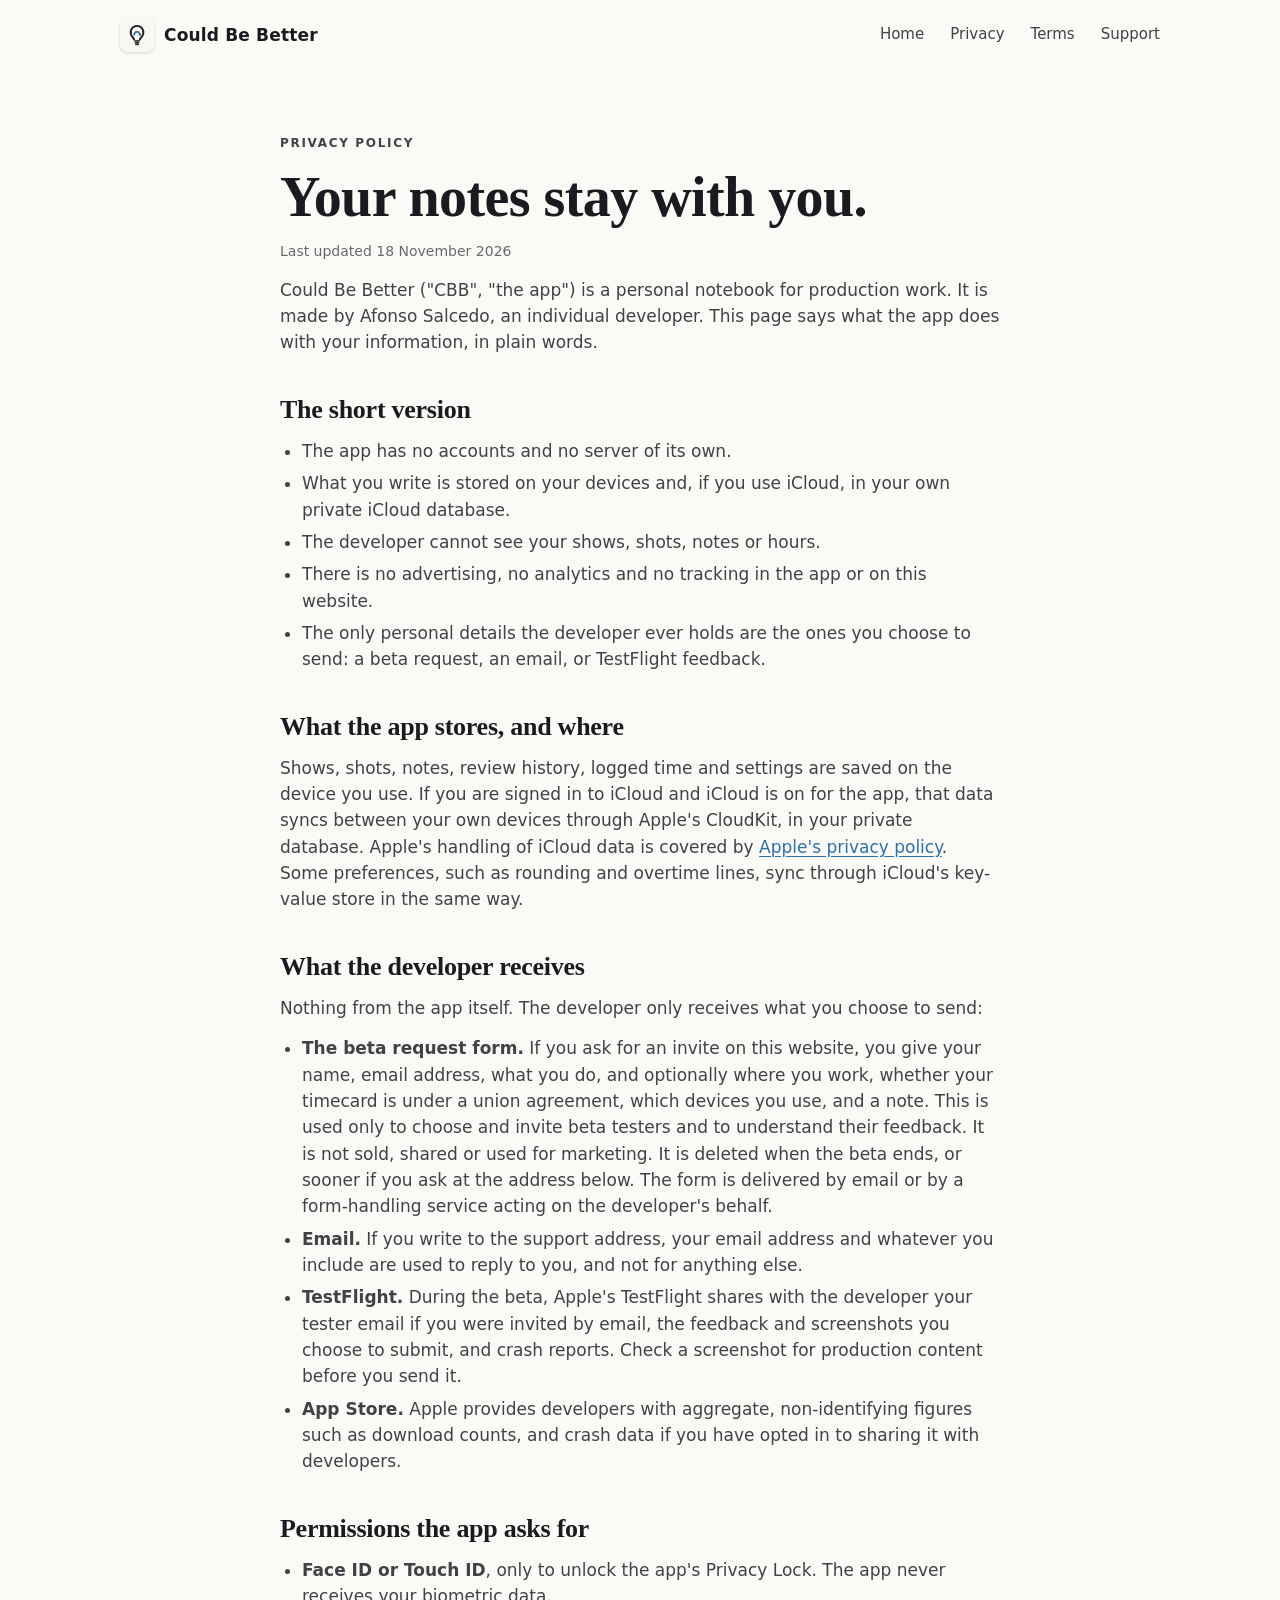
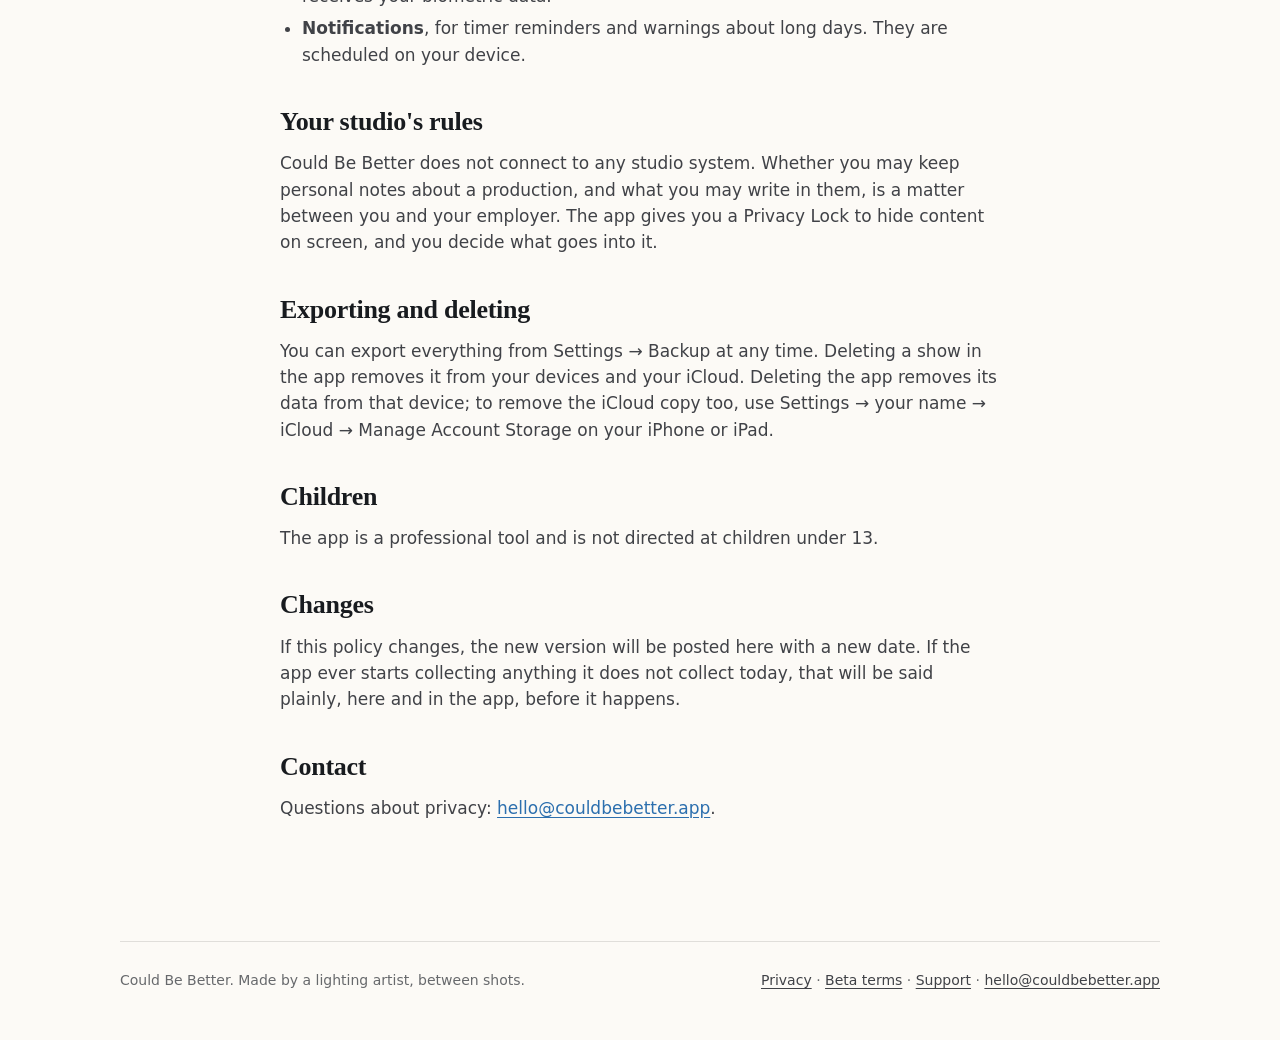
==== privacy.html @ 257cd325 "Version the stylesheet and script links so updates show at once" ====
<!doctype html>
<html lang="en">
<head>
<meta charset="utf-8">
<meta name="viewport" content="width=device-width, initial-scale=1">
<title>Privacy — Could Be Better</title>
<meta name="description" content="What Could Be Better does with your data: it stays on your devices and in your own iCloud.">
<link rel="icon" href="assets/icon.png">
<link rel="apple-touch-icon" href="assets/apple-touch-icon.png">
<link rel="stylesheet" href="styles.css?v=202611181255">
</head>
<body>
<div class="wrap">
  <header class="top">
    <a class="brand" href="./"><img src="assets/icon.png" alt="" width="34" height="34"> Could Be Better</a>
    <nav><a href="./">Home</a><a href="privacy.html">Privacy</a><a href="terms.html">Terms</a><a href="support.html">Support</a></nav>
  </header>
  <main class="prose">
    <p class="eyebrow">Privacy policy</p>
    <h1>Your notes stay with you.</h1>
    <p class="updated">Last updated 18 November 2026</p>
    <p>Could Be Better ("CBB", "the app") is a personal notebook for production work. It is made by Afonso Salcedo, an individual developer. This page says what the app does with your information, in plain words.</p>

    <h2>The short version</h2>
    <ul>
      <li>The app has no accounts and no server of its own.</li>
      <li>What you write is stored on your devices and, if you use iCloud, in your own private iCloud database.</li>
      <li>The developer cannot see your shows, shots, notes or hours.</li>
      <li>There is no advertising, no analytics and no tracking in the app or on this website.</li>
      <li>The only personal details the developer ever holds are the ones you choose to send: a beta request, an email, or TestFlight feedback.</li>
    </ul>

    <h2>What the app stores, and where</h2>
    <p>Shows, shots, notes, review history, logged time and settings are saved on the device you use. If you are signed in to iCloud and iCloud is on for the app, that data syncs between your own devices through Apple's CloudKit, in your private database. Apple's handling of iCloud data is covered by <a href="https://www.apple.com/legal/privacy/">Apple's privacy policy</a>. Some preferences, such as rounding and overtime lines, sync through iCloud's key-value store in the same way.</p>

    <h2>What the developer receives</h2>
    <p>Nothing from the app itself. The developer only receives what you choose to send:</p>
    <ul>
      <li><strong>The beta request form.</strong> If you ask for an invite on this website, you give your name, email address, what you do, and optionally where you work, whether your timecard is under a union agreement, which devices you use, and a note. This is used only to choose and invite beta testers and to understand their feedback. It is not sold, shared or used for marketing. It is deleted when the beta ends, or sooner if you ask at the address below. The form is delivered by email or by a form-handling service acting on the developer's behalf.</li>
      <li><strong>Email.</strong> If you write to the support address, your email address and whatever you include are used to reply to you, and not for anything else.</li>
      <li><strong>TestFlight.</strong> During the beta, Apple's TestFlight shares with the developer your tester email if you were invited by email, the feedback and screenshots you choose to submit, and crash reports. Check a screenshot for production content before you send it.</li>
      <li><strong>App Store.</strong> Apple provides developers with aggregate, non-identifying figures such as download counts, and crash data if you have opted in to sharing it with developers.</li>
    </ul>

    <h2>Permissions the app asks for</h2>
    <ul>
      <li><strong>Face ID or Touch ID</strong>, only to unlock the app's Privacy Lock. The app never receives your biometric data.</li>
      <li><strong>Notifications</strong>, for timer reminders and warnings about long days. They are scheduled on your device.</li>
    </ul>

    <h2>Your studio's rules</h2>
    <p>Could Be Better does not connect to any studio system. Whether you may keep personal notes about a production, and what you may write in them, is a matter between you and your employer. The app gives you a Privacy Lock to hide content on screen, and you decide what goes into it.</p>

    <h2>Exporting and deleting</h2>
    <p>You can export everything from Settings → Backup at any time. Deleting a show in the app removes it from your devices and your iCloud. Deleting the app removes its data from that device; to remove the iCloud copy too, use Settings → your name → iCloud → Manage Account Storage on your iPhone or iPad.</p>

    <h2>Children</h2>
    <p>The app is a professional tool and is not directed at children under 13.</p>

    <h2>Changes</h2>
    <p>If this policy changes, the new version will be posted here with a new date. If the app ever starts collecting anything it does not collect today, that will be said plainly, here and in the app, before it happens.</p>

    <h2>Contact</h2>
    <p>Questions about privacy: <a href="mailto:hello@couldbebetter.app">hello@couldbebetter.app</a>.</p>
  </main>
  <footer>
    <div class="row">
      <span>Could Be Better. Made by a lighting artist, between shots.</span>
      <span><a href="privacy.html">Privacy</a> · <a href="terms.html">Beta terms</a> · <a href="support.html">Support</a> · <a href="mailto:hello@couldbebetter.app">hello@couldbebetter.app</a></span>
    </div>
  </footer>
</div>
</body>
</html>
---- styles.css ----
/* Could Be Better — site styles. Colours are the app's own OKLCH tokens
   (Noted/Noted/DesignSystem/Palette.swift), light and dark. */

:root {
  --paper: oklch(0.985 0.005 85);
  --paper-inset: oklch(0.97 0.006 85);
  --paper-raised: oklch(1 0 0);
  --rule: oklch(0.9 0.006 85);
  --ink: oklch(0.22 0.01 260);
  --ink-mid: oklch(0.38 0.008 260);
  --ink-mute: oklch(0.52 0.006 260);
  --accent: oklch(0.53 0.12 250);
  --accent-ink: oklch(0.99 0 0);
  --wip: oklch(0.55 0.09 240);
  --published: oklch(0.55 0.08 150);
  --amber: oklch(0.55 0.12 70);
  --focus: oklch(0.52 0.15 290);
  --teal: oklch(0.55 0.08 200);
  --stop: oklch(0.5 0.17 25);
  --bezel-fill: #0c0d10;
  --shadow: 0 1px 2px oklch(0.2 0.01 260 / 0.06), 0 12px 40px oklch(0.2 0.01 260 / 0.1);
  --serif: ui-serif, "New York", "Iowan Old Style", Georgia, serif;
  --sans: -apple-system, BlinkMacSystemFont, "SF Pro Text", "Inter", "Segoe UI", system-ui, sans-serif;
  --mono: ui-monospace, "SF Mono", Menlo, monospace;
  --gutter: clamp(16px, 4vw, 40px);
  --column: 1120px;
  color-scheme: light dark;
}

@media (prefers-color-scheme: dark) {
  :root {
    --paper: oklch(0.18 0.008 260);
    --paper-inset: oklch(0.21 0.009 260);
    --paper-raised: oklch(0.24 0.009 260);
    --rule: oklch(0.32 0.008 260);
    --ink: oklch(0.94 0.005 85);
    --ink-mid: oklch(0.8 0.006 85);
    --ink-mute: oklch(0.64 0.006 260);
    --accent: oklch(0.66 0.12 250);
    --accent-ink: oklch(0.16 0.01 260);
    --wip: oklch(0.72 0.11 240);
    --published: oklch(0.72 0.1 150);
    --amber: oklch(0.78 0.14 75);
    --focus: oklch(0.74 0.14 290);
    --teal: oklch(0.72 0.09 200);
    --stop: oklch(0.66 0.17 25);
    --bezel-fill: #23262c;
    --shadow: 0 1px 2px oklch(0 0 0 / 0.3), 0 16px 48px oklch(0 0 0 / 0.45);
  }
}

* { box-sizing: border-box; }
html { -webkit-text-size-adjust: 100%; scroll-behavior: smooth; }
body {
  margin: 0;
  position: relative;
  background: var(--paper);
  color: var(--ink);
  font: 17px/1.55 var(--sans);
  -webkit-font-smoothing: antialiased;
  overflow-x: hidden;
}
img { max-width: 100%; height: auto; display: block; }
a { color: var(--accent); text-underline-offset: 3px; }
a:focus-visible, button:focus-visible { outline: 2px solid var(--accent); outline-offset: 3px; border-radius: 6px; }

.wrap { max-width: var(--column); margin: 0 auto; padding: 0 var(--gutter); }

/* Header */
.top { display: flex; align-items: center; justify-content: space-between; padding: 18px 0; gap: 16px; }
.brand { display: flex; align-items: center; gap: 10px; color: var(--ink); text-decoration: none; font-weight: 650; letter-spacing: 0.01em; }
.brand img { width: 34px; height: 34px; border-radius: 8px; box-shadow: 0 1px 3px oklch(0.2 0.01 260 / 0.18); }
.top nav { display: flex; gap: clamp(12px, 3vw, 26px); align-items: center; font-size: 15px; }
.top nav a { color: var(--ink-mid); text-decoration: none; }
.top nav a:hover { color: var(--ink); }
.top nav .hide-narrow { display: none; }
@media (min-width: 640px) { .top nav .hide-narrow { display: inline; } }

/* Type */
.eyebrow { font-size: 12px; font-weight: 650; letter-spacing: 0.14em; text-transform: uppercase; color: var(--ink-mute); margin: 0 0 14px; }
h1, h2, h3 { font-family: var(--serif); font-weight: 600; letter-spacing: -0.01em; line-height: 1.08; margin: 0; text-wrap: balance; }
h1 { font-size: clamp(42px, 8.4vw, 92px); }
h2 { font-size: clamp(30px, 4.6vw, 48px); }
h3 { font-size: 22px; line-height: 1.2; }
p { margin: 0; text-wrap: pretty; }
.lede { font-size: clamp(18px, 2.2vw, 22px); color: var(--ink-mid); max-width: 34em; }

/* Buttons */
.button {
  display: inline-flex; align-items: center; gap: 8px;
  padding: 13px 22px; border-radius: 999px; border: 0; cursor: pointer;
  background: var(--accent); color: var(--accent-ink);
  font: 600 16px/1 var(--sans); text-decoration: none;
  transition: transform 0.15s ease, filter 0.15s ease;
}
.button:hover { filter: brightness(1.08); transform: translateY(-1px); }
.button:active { transform: translateY(0); }
.button.quiet { background: var(--paper-raised); color: var(--ink); box-shadow: inset 0 0 0 1px var(--rule); }
.button.small { padding: 9px 16px; font-size: 14px; }

/* Ambient glow: the app's stage colours, far behind everything */
.glow { position: absolute; inset: 0 0 auto 0; height: 1100px; overflow: hidden; pointer-events: none; z-index: -1; }
.glow i { position: absolute; border-radius: 50%; filter: blur(90px); opacity: 0.22; }
.glow i:nth-child(1) { width: 520px; height: 520px; left: -140px; top: -180px; background: var(--wip); }
.glow i:nth-child(2) { width: 460px; height: 460px; right: -120px; top: 40px; background: var(--focus); opacity: 0.16; }
.glow i:nth-child(3) { width: 520px; height: 420px; left: 30%; top: 520px; background: var(--published); opacity: 0.14; }
@media (prefers-reduced-motion: no-preference) {
  .glow i { animation: drift 22s ease-in-out infinite alternate; }
  .glow i:nth-child(2) { animation-duration: 28s; animation-delay: -6s; }
  .glow i:nth-child(3) { animation-duration: 34s; animation-delay: -12s; }
  @keyframes drift { to { transform: translate3d(60px, 40px, 0) scale(1.12); } }
}

/* Hero */
.hero { padding: clamp(20px, 5vw, 56px) 0 0; position: relative; }
.pill {
  display: inline-flex; align-items: center; gap: 10px; padding: 9px 10px 9px 14px; margin-bottom: clamp(20px, 4vw, 34px);
  border-radius: 999px; background: color-mix(in oklch, var(--paper-raised) 78%, transparent);
  box-shadow: inset 0 0 0 1px var(--rule), 0 6px 24px oklch(0.2 0.01 260 / 0.1);
  backdrop-filter: blur(14px); -webkit-backdrop-filter: blur(14px);
  font-size: 15px; font-weight: 600; font-variant-numeric: tabular-nums;
}
.pill .dot { width: 9px; height: 9px; border-radius: 50%; background: var(--wip); }
.pill .clock { color: var(--ink-mute); font-weight: 500; min-width: 3.2em; text-align: right; }
.pill .stop { width: 26px; height: 26px; border-radius: 50%; background: color-mix(in oklch, var(--stop) 22%, transparent); position: relative; }
.pill .stop::after { content: ""; position: absolute; inset: 8px; border-radius: 2px; background: var(--stop); }
@media (prefers-reduced-motion: no-preference) { .pill .dot { animation: pulse 1.8s ease-in-out infinite; } @keyframes pulse { 50% { opacity: 0.35; } } }

.hero h1 { font-size: clamp(46px, 10.5vw, 128px); letter-spacing: -0.025em; line-height: 0.98; }
.circled { position: relative; display: inline-block; white-space: nowrap; }
.circled svg { position: absolute; left: -6%; top: -8%; width: 112%; height: 122%; overflow: visible; pointer-events: none; }
.circled path, .scrawl path { fill: none; stroke: var(--stop); stroke-width: 3.2; stroke-linecap: round; stroke-linejoin: round; vector-effect: non-scaling-stroke; }
.circled path { stroke-dasharray: 1; stroke-dashoffset: 1; }
.scrawl { margin: 8px 0 0; display: flex; align-items: center; gap: 6px; justify-content: flex-end; max-width: min(100%, 11.5em); font: italic 600 clamp(22px, 3.4vw, 34px)/1 "Bradley Hand", "Segoe Print", "Comic Sans MS", cursive; color: var(--stop); transform: rotate(-4deg); opacity: 0; }
.scrawl svg { width: 1.6em; height: 1.1em; overflow: visible; }
.scrawl path { stroke-width: 2.6; }
.drawn .circled path { stroke-dashoffset: 0; transition: stroke-dashoffset 1.1s cubic-bezier(.6,.1,.3,1) 0.35s; }
.drawn .scrawl { opacity: 1; transition: opacity 0.5s ease 1.4s; }
.hero .lede { margin-top: clamp(18px, 3vw, 28px); }
.hero .actions { display: flex; flex-wrap: wrap; gap: 12px; align-items: center; margin-top: 28px; }
.hero .fine { margin-top: 14px; font-size: 14px; color: var(--ink-mute); }

/* Device frames */
.frame { background: var(--bezel-fill); padding: var(--bezel, 9px); border-radius: var(--radius, 26px); box-shadow: var(--shadow), 0 0 0 1px oklch(0.4 0.01 260 / 0.35); }
/* The screenshot is shown whole: the aspect ratio lives on the image (on the
   frame it included the bezel, so `cover` shaved every edge), and a margin
   of the app's own paper colour keeps content clear of the rounded corners. */
.frame img { width: 100%; height: auto; object-fit: contain; box-sizing: border-box; padding: var(--inset, clamp(4px, 1.6%, 14px)); border-radius: calc(var(--radius, 26px) - var(--bezel, 9px)); background: #fbfaf7; }
.frame.pad-land img { aspect-ratio: 4 / 3; }
.frame.pad-land { --radius: clamp(14px, 2.2vw, 30px); --bezel: clamp(6px, 1vw, 12px); }
.frame.duo-open img { aspect-ratio: 2000 / 1407; }
.frame.duo-open { --radius: clamp(12px, 2vw, 26px); --bezel: clamp(5px, 0.8vw, 9px); position: relative; }
.frame.duo-open::after { content: ""; position: absolute; top: var(--bezel); bottom: var(--bezel); left: 50%; width: 1px; background: linear-gradient(oklch(0 0 0 / 0), oklch(0 0 0 / 0.16) 20%, oklch(0 0 0 / 0.16) 80%, oklch(0 0 0 / 0)); }
.frame.duo-fold img { aspect-ratio: 1031 / 1500; }
.frame.duo-fold { --inset: clamp(4px, 2.4%, 12px); --radius: clamp(14px, 2.4vw, 30px); --bezel: clamp(5px, 0.8vw, 9px); }
.frame.phone img { aspect-ratio: 690 / 1500; }
.frame.phone { --inset: clamp(4px, 3%, 12px); --radius: clamp(20px, 3.4vw, 44px); --bezel: clamp(5px, 0.8vw, 9px); }

/* Hero stage: three devices, layered */
.stage { position: relative; margin: clamp(40px, 7vw, 80px) auto 0; max-width: 1040px; padding-bottom: 9%; perspective: 1400px; }
.stage .pad-land { width: 78%; margin: 0 auto; }
.stage .duo-open { position: absolute; left: 0; bottom: 0; width: 44%; }
.stage .phone { position: absolute; right: 1%; bottom: 2%; width: 19%; }
.layer { transition: transform 0.25s ease-out; will-change: transform; }

/* Marquee of notes */
.marquee { margin-top: clamp(56px, 8vw, 96px); overflow: hidden; border-block: 1px solid var(--rule); padding: 16px 0; -webkit-mask-image: linear-gradient(90deg, transparent, #000 8%, #000 92%, transparent); mask-image: linear-gradient(90deg, transparent, #000 8%, #000 92%, transparent); }
.marquee .track { display: flex; gap: 14px; width: max-content; }
.marquee span { flex: none; padding: 7px 14px; border-radius: 999px; box-shadow: inset 0 0 0 1px var(--rule); font-family: var(--serif); font-size: 18px; color: var(--ink-mid); white-space: nowrap; }
.marquee .hot { color: var(--stop); box-shadow: inset 0 0 0 1.5px var(--stop); font-family: var(--sans); font-weight: 700; letter-spacing: 0.04em; }
@media (prefers-reduced-motion: no-preference) { .marquee .track { animation: slide 48s linear infinite; } @keyframes slide { to { transform: translateX(-50%); } } }

/* The note generator */
.note-machine { margin: clamp(72px, 10vw, 120px) auto 0; text-align: center; max-width: 760px; }
.note-card {
  margin: 22px auto 0; padding: 26px 28px; text-align: left;
  background: var(--paper-raised); border-radius: 18px; box-shadow: 0 0 0 1px var(--rule), var(--shadow);
}
.note-card .from { display: flex; justify-content: space-between; gap: 12px; font-size: 12px; font-weight: 650; letter-spacing: 0.12em; text-transform: uppercase; color: var(--ink-mute); }
.note-line { display: flex; gap: 14px; align-items: flex-start; margin-top: 14px; font-family: var(--serif); font-size: clamp(22px, 3.4vw, 30px); line-height: 1.25; min-height: 2.5em; }
.note-line .check { flex: none; width: 26px; height: 26px; margin-top: 0.2em; border-radius: 50%; border: 2px solid var(--ink-mute); background: none; cursor: pointer; padding: 0; transition: background 0.2s ease, border-color 0.2s ease; }
.note-line.done .check { background: var(--published); border-color: var(--published); }
.note-line.done .text { color: var(--ink-mute); text-decoration: line-through; }
.note-line .text { transition: opacity 0.18s ease; }
.note-line.swap .text { opacity: 0; }
.note-machine .actions { margin-top: 18px; display: flex; gap: 10px; justify-content: center; flex-wrap: wrap; }
.note-machine .tally { margin-top: 12px; font-size: 14px; color: var(--ink-mute); min-height: 1.5em; }

/* Device switcher */
.devices { margin-top: clamp(72px, 10vw, 130px); }
.devices h2 { max-width: 16em; }
.tabs { display: inline-flex; gap: 4px; padding: 4px; margin-top: 28px; border-radius: 999px; background: var(--paper-inset); box-shadow: inset 0 0 0 1px var(--rule); max-width: 100%; overflow-x: auto; }
.tabs button { flex: none; border: 0; background: none; color: var(--ink-mid); font: 600 15px/1 var(--sans); padding: 11px 18px; border-radius: 999px; cursor: pointer; white-space: nowrap; }
.tabs button[aria-selected="true"] { background: var(--paper-raised); color: var(--ink); box-shadow: 0 1px 2px oklch(0.2 0.01 260 / 0.14), 0 0 0 1px var(--rule); }
.panel-device { margin-top: 28px; display: grid; gap: clamp(24px, 4vw, 48px); align-items: center; }
.panel-device[hidden] { display: none; }
@media (min-width: 900px) { .panel-device { grid-template-columns: 1.55fr 1fr; } }
.panel-device .says p { margin-top: 12px; color: var(--ink-mid); }
.panel-device ul, .feature ul { margin: 16px 0 0; padding: 0; list-style: none; display: grid; gap: 8px; color: var(--ink-mid); }
.panel-device li { padding-left: 22px; position: relative; }
.panel-device li::before { content: ""; position: absolute; left: 2px; top: 0.62em; width: 8px; height: 8px; border-radius: 50%; background: var(--dot, var(--wip)); }
.shots { display: flex; gap: clamp(10px, 2vw, 22px); align-items: flex-end; justify-content: center; }
.shots figure { margin: 0; flex: 1 1 0; min-width: 0; }
.shots.three figure:first-child { flex: 0.62 1 0; }
.shots.three .grow { flex: 1.2 1 0; }
.shots.phones figure, .shots.phones figure:first-child { flex: 1 1 0; max-width: 220px; }
.shots figcaption { margin-top: 10px; font-size: 13px; color: var(--ink-mute); text-align: center; }
@media (max-width: 640px) { .shots.three:not(.phones) { flex-wrap: wrap; } .shots.three:not(.phones) figure { flex: 1 1 100%; } .shots.three:not(.phones) figure:first-child { flex: 0 1 46%; } }
@media (prefers-reduced-motion: no-preference) { .panel-device:not([hidden]) .shots { animation: rise 0.45s ease both; } @keyframes rise { from { opacity: 0; transform: translateY(12px); } } }

/* The drawn Apple Watch */
.watch-wrap { flex-direction: column; align-items: center; }
.watch { position: relative; width: min(230px, 62vw); aspect-ratio: 0.84; background: var(--bezel-fill); border-radius: 26%/22%; padding: 5%; box-shadow: var(--shadow), 0 0 0 1px oklch(0.4 0.01 260 / 0.4); }
.watch .crown { position: absolute; right: -4.5%; top: 26%; width: 5%; height: 16%; border-radius: 3px; background: #2a2c31; }
.watch .face { height: 100%; border-radius: 22%/19%; background: #000; color: #f4f1ea; padding: 11% 9% 8%; display: flex; flex-direction: column; font-size: clamp(11px, 3.3vw, 13px); }
.w-top { display: flex; justify-content: space-between; font-size: 0.82em; letter-spacing: 0.06em; text-transform: uppercase; color: #9a9ca3; }
.w-top i { display: inline-block; width: 6px; height: 6px; border-radius: 50%; background: #55b07a; margin-right: 3px; }
.w-code { margin-top: 7%; font-family: var(--serif); font-size: 1.25em; }
.w-clock { font-size: 2.55em; font-weight: 600; letter-spacing: -0.02em; font-variant-numeric: tabular-nums; line-height: 1.1; }
.w-bar { margin-top: auto; height: 5px; border-radius: 3px; background: #26282d; }
.w-bar b { display: block; width: 53%; height: 100%; border-radius: 3px; background: #55b07a; }
.w-today { margin-top: 5px; font-size: 0.82em; color: #9a9ca3; }
.w-buttons { display: grid; grid-template-columns: 1fr 1fr; gap: 6px; margin-top: 8%; }
.w-buttons span { text-align: center; padding: 8px 0; border-radius: 999px; font-weight: 600; font-size: 0.92em; }
.w-stop { background: #b3262b; } .w-focus { background: #4a3f8f; }
.illus { margin-top: 14px; font-size: 13px; color: var(--ink-mute); text-align: center; max-width: 24em; }

/* Feature cards */
.features { margin-top: clamp(72px, 10vw, 130px); display: grid; gap: clamp(14px, 2vw, 22px); grid-template-columns: 1fr; }
@media (min-width: 820px) { .features { grid-template-columns: 1fr 1fr; } .card.wide { grid-column: 1 / -1; grid-template-columns: 1fr 1.25fr; align-items: center; } }
.card { display: grid; gap: clamp(18px, 3vw, 36px); padding: clamp(22px, 3.4vw, 40px); border-radius: 26px; background: var(--paper-inset); box-shadow: inset 0 0 0 1px var(--rule); overflow: hidden; align-content: space-between; }
.card h3 { font-size: clamp(24px, 2.8vw, 32px); }
.card .copy p:not(.eyebrow) { margin-top: 12px; color: var(--ink-mid); }
.card .frame.small { width: min(62%, 240px); justify-self: center; margin-bottom: calc(-1 * clamp(22px, 3.4vw, 40px) - 18%); }
.card:hover .frame { transform: translateY(-4px); }
.card .frame { transition: transform 0.3s ease; }
.pipeline { display: flex; gap: 3px; height: 12px; margin-top: 22px; }
.pipeline i { width: var(--w); background: var(--c); border-radius: 3px; transform-origin: left; }
.reveal.in .pipeline i { animation: grow 0.9s cubic-bezier(.2,.7,.2,1) both; }
.reveal.in .pipeline i:nth-child(2) { animation-delay: 0.15s; } .reveal.in .pipeline i:nth-child(3) { animation-delay: 0.3s; }
@keyframes grow { from { transform: scaleX(0); } }
.legend { margin-top: 10px !important; display: flex; flex-wrap: wrap; gap: 6px 16px; font-size: 14px; }
.legend span::before { content: ""; display: inline-block; width: 8px; height: 8px; border-radius: 50%; background: var(--c); margin-right: 6px; }

/* Privacy + beta panels */
.panel { margin-top: clamp(72px, 10vw, 130px); padding: clamp(28px, 5vw, 56px); border-radius: 26px; background: var(--paper-inset); box-shadow: inset 0 0 0 1px var(--rule); }
.panel .cols { display: grid; gap: 22px; margin-top: 26px; }
@media (min-width: 760px) { .panel .cols { grid-template-columns: repeat(3, 1fr); } }
.panel .cols h3 { font-family: var(--sans); font-size: 17px; font-weight: 650; }
.panel .cols p { margin-top: 6px; color: var(--ink-mid); font-size: 16px; }
.beta { text-align: center; }
.beta .lede { margin: 16px auto 0; }
.beta .actions { margin-top: 26px; display: flex; gap: 12px; justify-content: center; flex-wrap: wrap; }
.beta .fine { margin-top: 14px; font-size: 14px; color: var(--ink-mute); }
.spots { display: inline-flex; gap: 8px; align-items: center; margin-top: 18px; padding: 6px 12px; border-radius: 999px; background: var(--paper-raised); box-shadow: inset 0 0 0 1px var(--rule); font-size: 14px; color: var(--ink-mid); }
.spots i { width: 8px; height: 8px; border-radius: 50%; background: var(--published); }

/* FAQ */
.faq { margin: clamp(72px, 10vw, 130px) auto 0; max-width: 760px; }
.faq details { border-top: 1px solid var(--rule); padding: 18px 0; }
.faq details:last-child { border-bottom: 1px solid var(--rule); }
.faq summary { cursor: pointer; font-weight: 600; list-style: none; display: flex; justify-content: space-between; gap: 16px; }
.faq summary::-webkit-details-marker { display: none; }
.faq summary::after { content: "+"; color: var(--ink-mute); font-weight: 400; }
.faq details[open] summary::after { content: "–"; }
.faq details p { margin-top: 10px; color: var(--ink-mid); }

/* Footer */
footer { margin-top: clamp(72px, 10vw, 120px); padding: 28px 0 48px; border-top: 1px solid var(--rule); color: var(--ink-mute); font-size: 14px; }
footer .row { display: flex; flex-wrap: wrap; gap: 12px 24px; justify-content: space-between; }
footer a { color: var(--ink-mid); }

/* Prose pages */
.prose { max-width: 720px; margin: clamp(28px, 6vw, 64px) auto 0; }
.prose h1 { font-size: clamp(36px, 6vw, 56px); }
.prose h2 { font-size: 26px; margin-top: 40px; }
.prose p, .prose ul { margin-top: 14px; color: var(--ink-mid); }
.prose ul { padding-left: 22px; }
.prose li { margin-top: 6px; }
.prose .updated { color: var(--ink-mute); font-size: 14px; }

/* Reveal on scroll (only when motion is welcome) */
@media (prefers-reduced-motion: no-preference) {
  .reveal { opacity: 0; transform: translateY(14px); transition: opacity 0.6s ease, transform 0.6s ease; }
  .reveal.in { opacity: 1; transform: none; }
}
@media (prefers-reduced-motion: reduce) {
  html { scroll-behavior: auto; }
  .button, .note-line .text { transition: none; }
}

/* Wide cards alternate sides; the Pulse charts sit on a plain sheet */
@media (min-width: 820px) { .card.wide.flip { grid-template-columns: 1.25fr 1fr; } .card.wide.flip .copy { order: 2; } }
.sheet { border-radius: 18px; overflow: hidden; box-shadow: var(--shadow), 0 0 0 1px var(--rule); background: #fbfaf7; padding: clamp(6px, 1.6%, 14px); }
.sheet img { width: 100%; height: auto; aspect-ratio: 1424 / 1520; }
.card:hover .sheet { transform: translateY(-4px); } .card .sheet { transition: transform 0.3s ease; }

/* Beta badge and the plain-spoken risk note */
.badge { display: inline-block; padding: 3px 9px; margin-right: 6px; border-radius: 999px; background: color-mix(in oklch, var(--amber) 18%, transparent); color: var(--amber); font-size: 12px; font-weight: 700; letter-spacing: 0.08em; text-transform: uppercase; }
.honest { margin: 28px auto 0; max-width: 40em; padding: 18px 20px; text-align: left; border-radius: 16px; background: var(--paper-raised); box-shadow: inset 0 0 0 1px var(--rule), inset 4px 0 0 var(--amber); }
.honest h3 { font-family: var(--sans); font-size: 15px; font-weight: 700; letter-spacing: 0.02em; }
.honest p { margin-top: 6px; font-size: 15px; color: var(--ink-mid); }
button.button { font-family: var(--sans); }

/* Invite dialog */
dialog#invite { width: min(560px, calc(100vw - 24px)); max-height: calc(100dvh - 24px); padding: 0; border: 0; border-radius: 24px; background: var(--paper); color: var(--ink); box-shadow: var(--shadow), 0 0 0 1px var(--rule); overflow: auto; }
dialog#invite::backdrop { background: oklch(0.15 0.01 260 / 0.55); backdrop-filter: blur(4px); -webkit-backdrop-filter: blur(4px); }
#invite form, #invite-done { padding: clamp(20px, 4vw, 30px); display: grid; gap: 14px; }
#invite h2 { font-size: 28px; }
.dialog-head { display: flex; justify-content: space-between; align-items: center; gap: 12px; }
.dialog-head .close { border: 0; background: var(--paper-inset); color: var(--ink-mid); width: 36px; height: 36px; border-radius: 50%; font-size: 22px; line-height: 1; cursor: pointer; }
.dialog-lede { color: var(--ink-mid); font-size: 16px; }
#invite label { display: grid; gap: 6px; font-size: 14px; font-weight: 600; }
#invite label small { font-weight: 400; color: var(--ink-mute); }
#invite input:not([type=checkbox]), #invite select, #invite textarea { font: 16px/1.3 var(--sans); color: var(--ink); padding: 12px 14px; border-radius: 12px; border: 1px solid var(--rule); background: var(--paper-raised); width: 100%; }
#invite input:focus-visible, #invite select:focus-visible, #invite textarea:focus-visible { outline: 2px solid var(--accent); outline-offset: 1px; }
#invite fieldset { border: 0; padding: 0; margin: 0; display: flex; flex-wrap: wrap; gap: 8px 18px; }
#invite legend { font-size: 14px; font-weight: 600; margin-bottom: 8px; padding: 0; }
#invite .tick { display: flex; grid-template-columns: none; gap: 8px; align-items: flex-start; font-weight: 400; font-size: 15px; }
#invite .tick input { width: 18px; height: 18px; margin-top: 2px; flex: none; accent-color: var(--accent); }
#invite .consent { color: var(--ink-mid); font-size: 14px; padding: 12px 14px; border-radius: 12px; background: var(--paper-inset); }
.form-error { color: var(--stop); font-size: 14px; font-weight: 600; }
.dialog-actions { display: flex; justify-content: flex-end; gap: 10px; flex-wrap: wrap; margin-top: 4px; }
#invite .fine { font-size: 13px; color: var(--ink-mute); }

#invite [hidden] { display: none; }
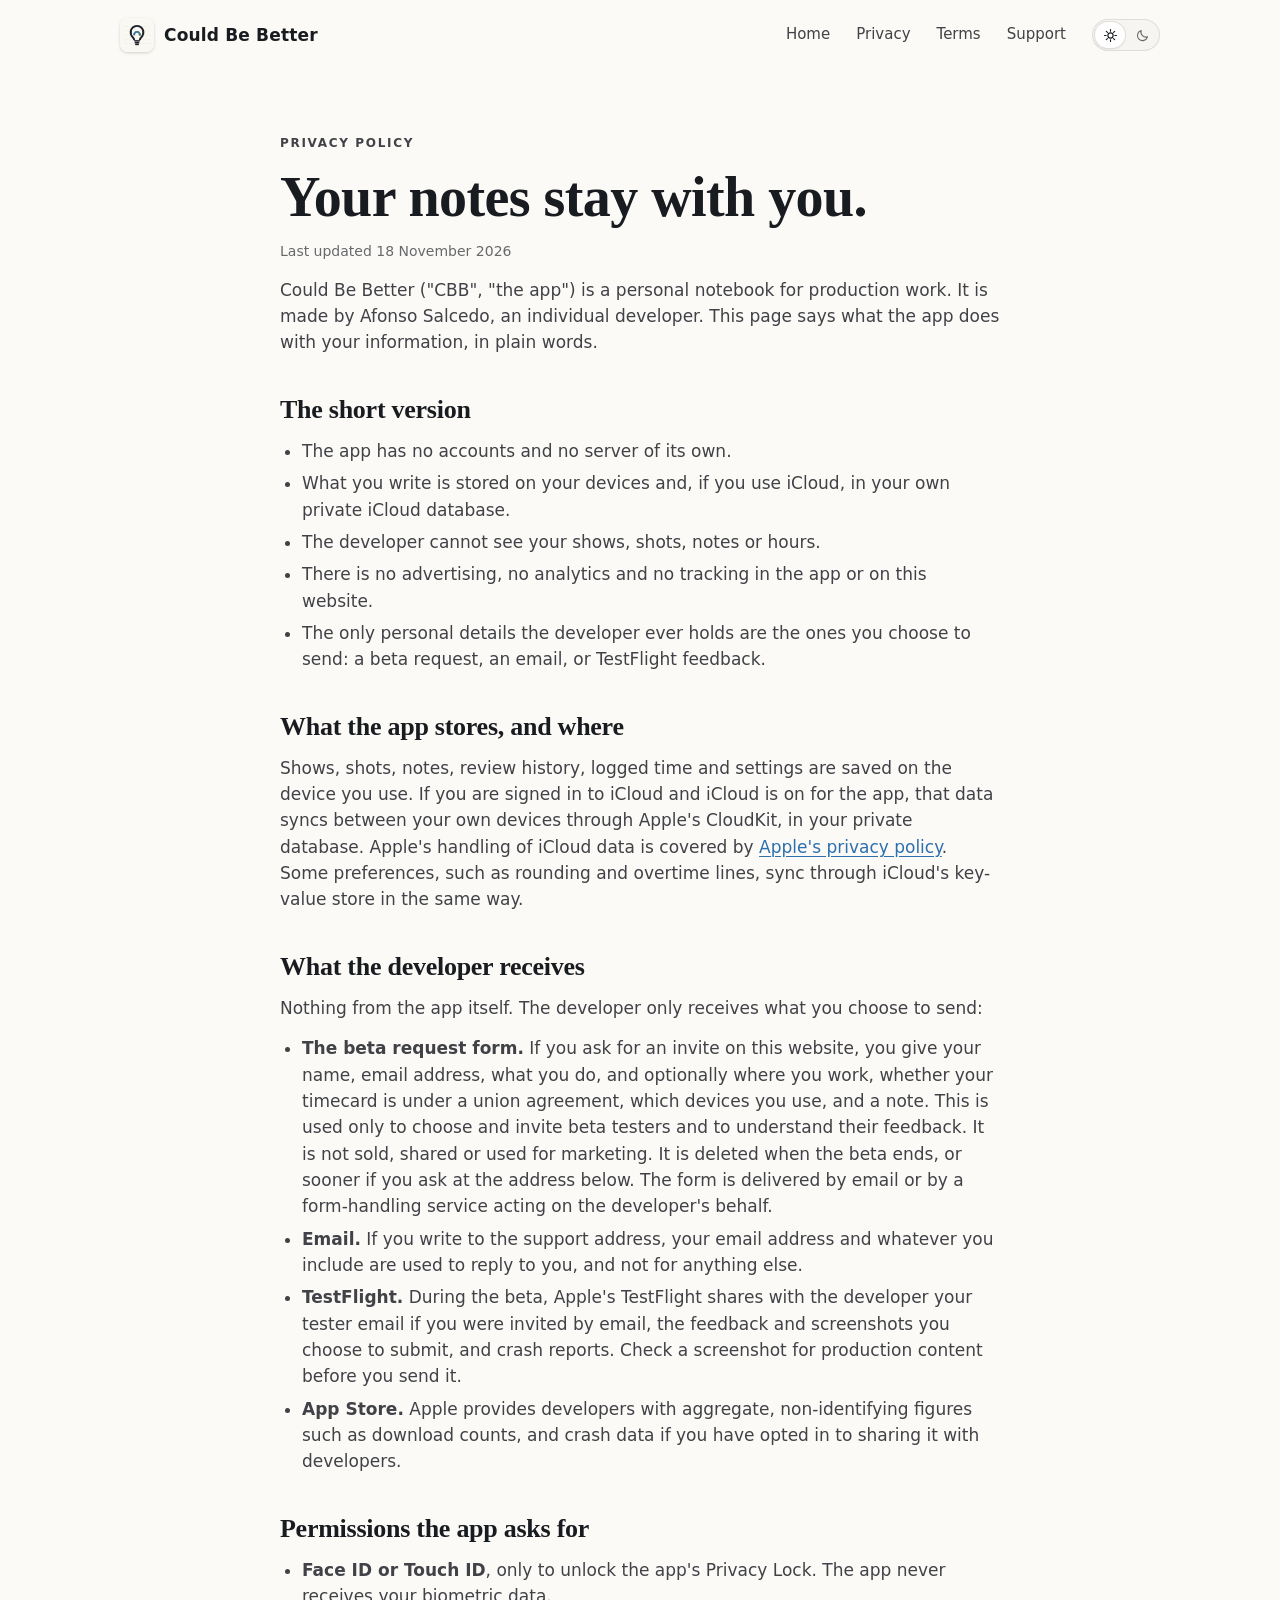
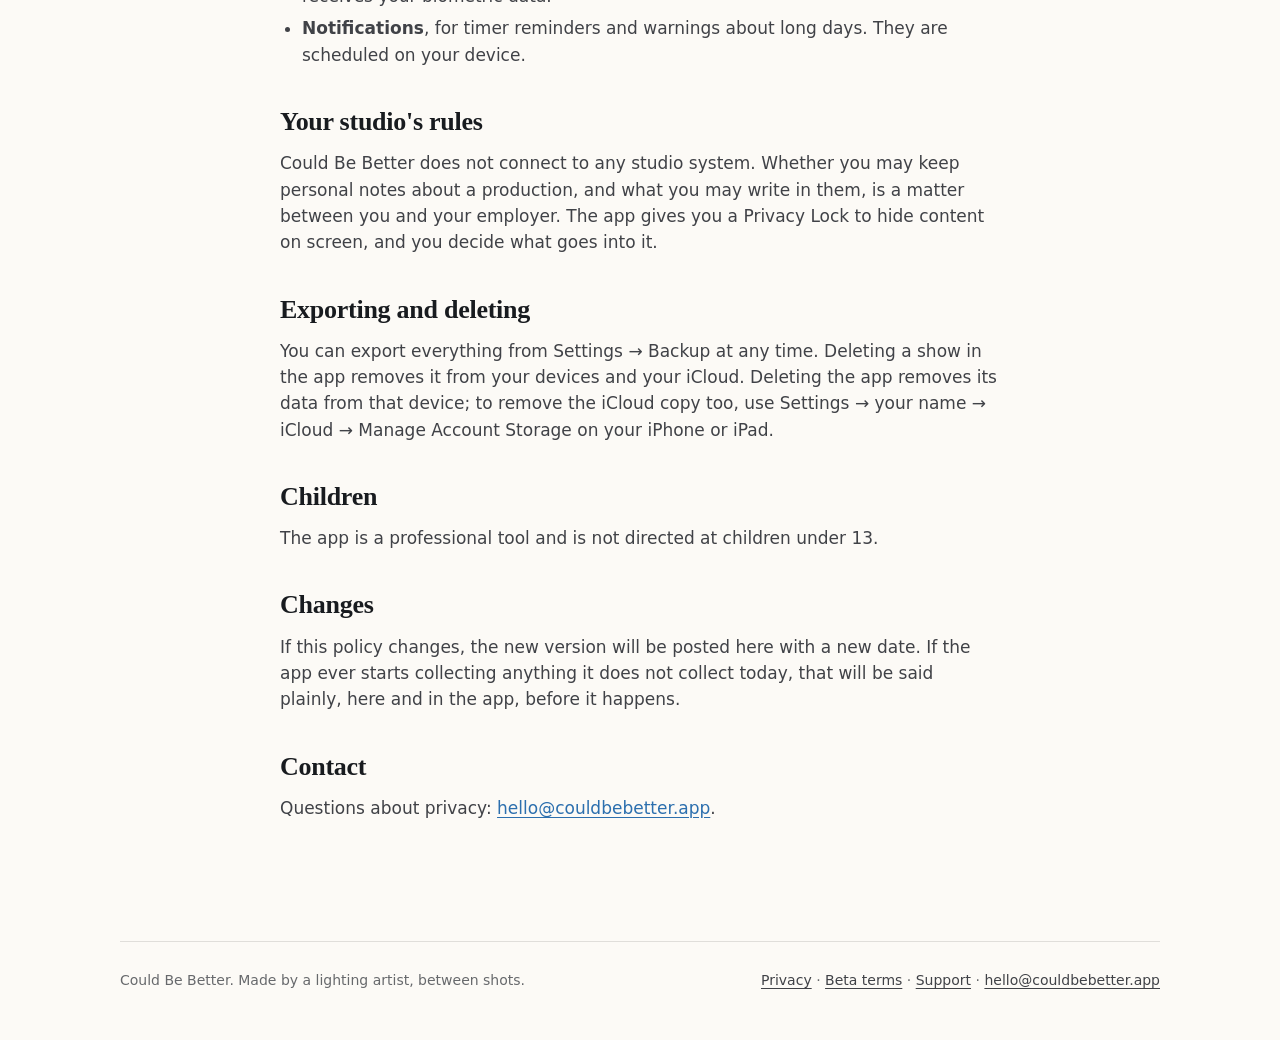
==== commit f7539b7b: "Light/Dark switch with dark screenshots" ====
--- a/privacy.html
+++ b/privacy.html
@@ -7,13 +7,14 @@
 <meta name="description" content="What Could Be Better does with your data: it stays on your devices and in your own iCloud.">
 <link rel="icon" href="assets/icon.png">
 <link rel="apple-touch-icon" href="assets/apple-touch-icon.png">
-<link rel="stylesheet" href="styles.css?v=202611181255">
+<script src="theme.js?v=202611181330"></script>
+<link rel="stylesheet" href="styles.css?v=202611181330">
 </head>
 <body>
 <div class="wrap">
   <header class="top">
     <a class="brand" href="./"><img src="assets/icon.png" alt="" width="34" height="34"> Could Be Better</a>
-    <nav><a href="./">Home</a><a href="privacy.html">Privacy</a><a href="terms.html">Terms</a><a href="support.html">Support</a></nav>
+    <nav><a href="./">Home</a><a href="privacy.html">Privacy</a><a href="terms.html">Terms</a><a href="support.html">Support</a><div class="theme-switch" role="group" aria-label="Appearance">  <button type="button" data-theme-set="light" aria-pressed="false" aria-label="Light" title="Light"><svg viewBox="0 0 24 24" aria-hidden="true"><circle cx="12" cy="12" r="4.2"/><path d="M12 2.5v2.6M12 18.9v2.6M2.5 12h2.6M18.9 12h2.6M5.3 5.3l1.8 1.8M16.9 16.9l1.8 1.8M5.3 18.7l1.8-1.8M16.9 7.1l1.8-1.8"/></svg></button>  <button type="button" data-theme-set="dark" aria-pressed="false" aria-label="Dark" title="Dark"><svg viewBox="0 0 24 24" aria-hidden="true"><path d="M20 14.2A8.2 8.2 0 0 1 9.8 4a8.2 8.2 0 1 0 10.2 10.2z"/></svg></button></div></nav>
   </header>
   <main class="prose">
     <p class="eyebrow">Privacy policy</p>
--- a/styles.css
+++ b/styles.css
@@ -24,11 +24,14 @@
   --mono: ui-monospace, "SF Mono", Menlo, monospace;
   --gutter: clamp(16px, 4vw, 40px);
   --column: 1120px;
+  --screen-bg: #fbfaf7;
   color-scheme: light dark;
 }
 
+/* Dark: the system setting, unless the visitor picked a side with the
+   switch in the header (theme.js sets data-theme on <html>). */
 @media (prefers-color-scheme: dark) {
-  :root {
+  :root:not([data-theme="light"]) {
     --paper: oklch(0.18 0.008 260);
     --paper-inset: oklch(0.21 0.009 260);
     --paper-raised: oklch(0.24 0.009 260);
@@ -46,8 +49,31 @@
     --stop: oklch(0.66 0.17 25);
     --bezel-fill: #23262c;
     --shadow: 0 1px 2px oklch(0 0 0 / 0.3), 0 16px 48px oklch(0 0 0 / 0.45);
+    --screen-bg: #111318;
   }
 }
+:root[data-theme="dark"] {
+  --paper: oklch(0.18 0.008 260);
+  --paper-inset: oklch(0.21 0.009 260);
+  --paper-raised: oklch(0.24 0.009 260);
+  --rule: oklch(0.32 0.008 260);
+  --ink: oklch(0.94 0.005 85);
+  --ink-mid: oklch(0.8 0.006 85);
+  --ink-mute: oklch(0.64 0.006 260);
+  --accent: oklch(0.66 0.12 250);
+  --accent-ink: oklch(0.16 0.01 260);
+  --wip: oklch(0.72 0.11 240);
+  --published: oklch(0.72 0.1 150);
+  --amber: oklch(0.78 0.14 75);
+  --focus: oklch(0.74 0.14 290);
+  --teal: oklch(0.72 0.09 200);
+  --stop: oklch(0.66 0.17 25);
+  --bezel-fill: #23262c;
+  --shadow: 0 1px 2px oklch(0 0 0 / 0.3), 0 16px 48px oklch(0 0 0 / 0.45);
+  --screen-bg: #111318;
+  color-scheme: dark;
+}
+:root[data-theme="light"] { color-scheme: light; }
 
 * { box-sizing: border-box; }
 html { -webkit-text-size-adjust: 100%; scroll-behavior: smooth; }
@@ -61,6 +87,7 @@
   overflow-x: hidden;
 }
 img { max-width: 100%; height: auto; display: block; }
+picture { display: contents; }
 a { color: var(--accent); text-underline-offset: 3px; }
 a:focus-visible, button:focus-visible { outline: 2px solid var(--accent); outline-offset: 3px; border-radius: 6px; }
 
@@ -73,6 +100,20 @@
 .top nav { display: flex; gap: clamp(12px, 3vw, 26px); align-items: center; font-size: 15px; }
 .top nav a { color: var(--ink-mid); text-decoration: none; }
 .top nav a:hover { color: var(--ink); }
+.theme-switch { display: inline-flex; padding: 3px; gap: 2px; border-radius: 999px; background: var(--paper-inset); box-shadow: inset 0 0 0 1px var(--rule); }
+.theme-switch button { display: grid; place-items: center; width: 30px; height: 26px; padding: 0; border: 0; border-radius: 999px; background: none; color: var(--ink-mute); cursor: pointer; }
+.theme-switch button:hover { color: var(--ink); }
+.theme-switch button[aria-pressed="true"] { background: var(--paper-raised); color: var(--ink); box-shadow: 0 0 0 1px var(--rule), 0 1px 2px oklch(0 0 0 / 0.12); }
+.theme-switch svg { width: 15px; height: 15px; fill: none; stroke: currentColor; stroke-width: 1.8; stroke-linecap: round; stroke-linejoin: round; }
+.top { flex-wrap: wrap; } .brand { white-space: nowrap; } .top nav { flex-wrap: wrap; }
+/* Phone width: one button that flips to the other side, to leave room for the name. */
+@media (max-width: 480px) {
+  .top { gap: 8px; } .brand { gap: 8px; font-size: 16px; }
+  .top nav { gap: 8px; }
+  .theme-switch { padding: 0; background: none; box-shadow: none; }
+  .theme-switch button { width: 34px; height: 34px; box-shadow: inset 0 0 0 1px var(--rule); }
+  .theme-switch button[aria-pressed="true"] { display: none; }
+}
 .top nav .hide-narrow { display: none; }
 @media (min-width: 640px) { .top nav .hide-narrow { display: inline; } }
 
@@ -145,7 +186,7 @@
 /* The screenshot is shown whole: the aspect ratio lives on the image (on the
    frame it included the bezel, so `cover` shaved every edge), and a margin
    of the app's own paper colour keeps content clear of the rounded corners. */
-.frame img { width: 100%; height: auto; object-fit: contain; box-sizing: border-box; padding: var(--inset, clamp(4px, 1.6%, 14px)); border-radius: calc(var(--radius, 26px) - var(--bezel, 9px)); background: #fbfaf7; }
+.frame img { width: 100%; height: auto; object-fit: contain; box-sizing: border-box; padding: var(--inset, clamp(4px, 1.6%, 14px)); border-radius: calc(var(--radius, 26px) - var(--bezel, 9px)); background: var(--screen-bg); }
 .frame.pad-land img { aspect-ratio: 4 / 3; }
 .frame.pad-land { --radius: clamp(14px, 2.2vw, 30px); --bezel: clamp(6px, 1vw, 12px); }
 .frame.duo-open img { aspect-ratio: 2000 / 1407; }
@@ -291,7 +332,7 @@
 
 /* Wide cards alternate sides; the Pulse charts sit on a plain sheet */
 @media (min-width: 820px) { .card.wide.flip { grid-template-columns: 1.25fr 1fr; } .card.wide.flip .copy { order: 2; } }
-.sheet { border-radius: 18px; overflow: hidden; box-shadow: var(--shadow), 0 0 0 1px var(--rule); background: #fbfaf7; padding: clamp(6px, 1.6%, 14px); }
+.sheet { border-radius: 18px; overflow: hidden; box-shadow: var(--shadow), 0 0 0 1px var(--rule); background: var(--screen-bg); padding: clamp(6px, 1.6%, 14px); }
 .sheet img { width: 100%; height: auto; aspect-ratio: 1424 / 1520; }
 .card:hover .sheet { transform: translateY(-4px); } .card .sheet { transition: transform 0.3s ease; }
 
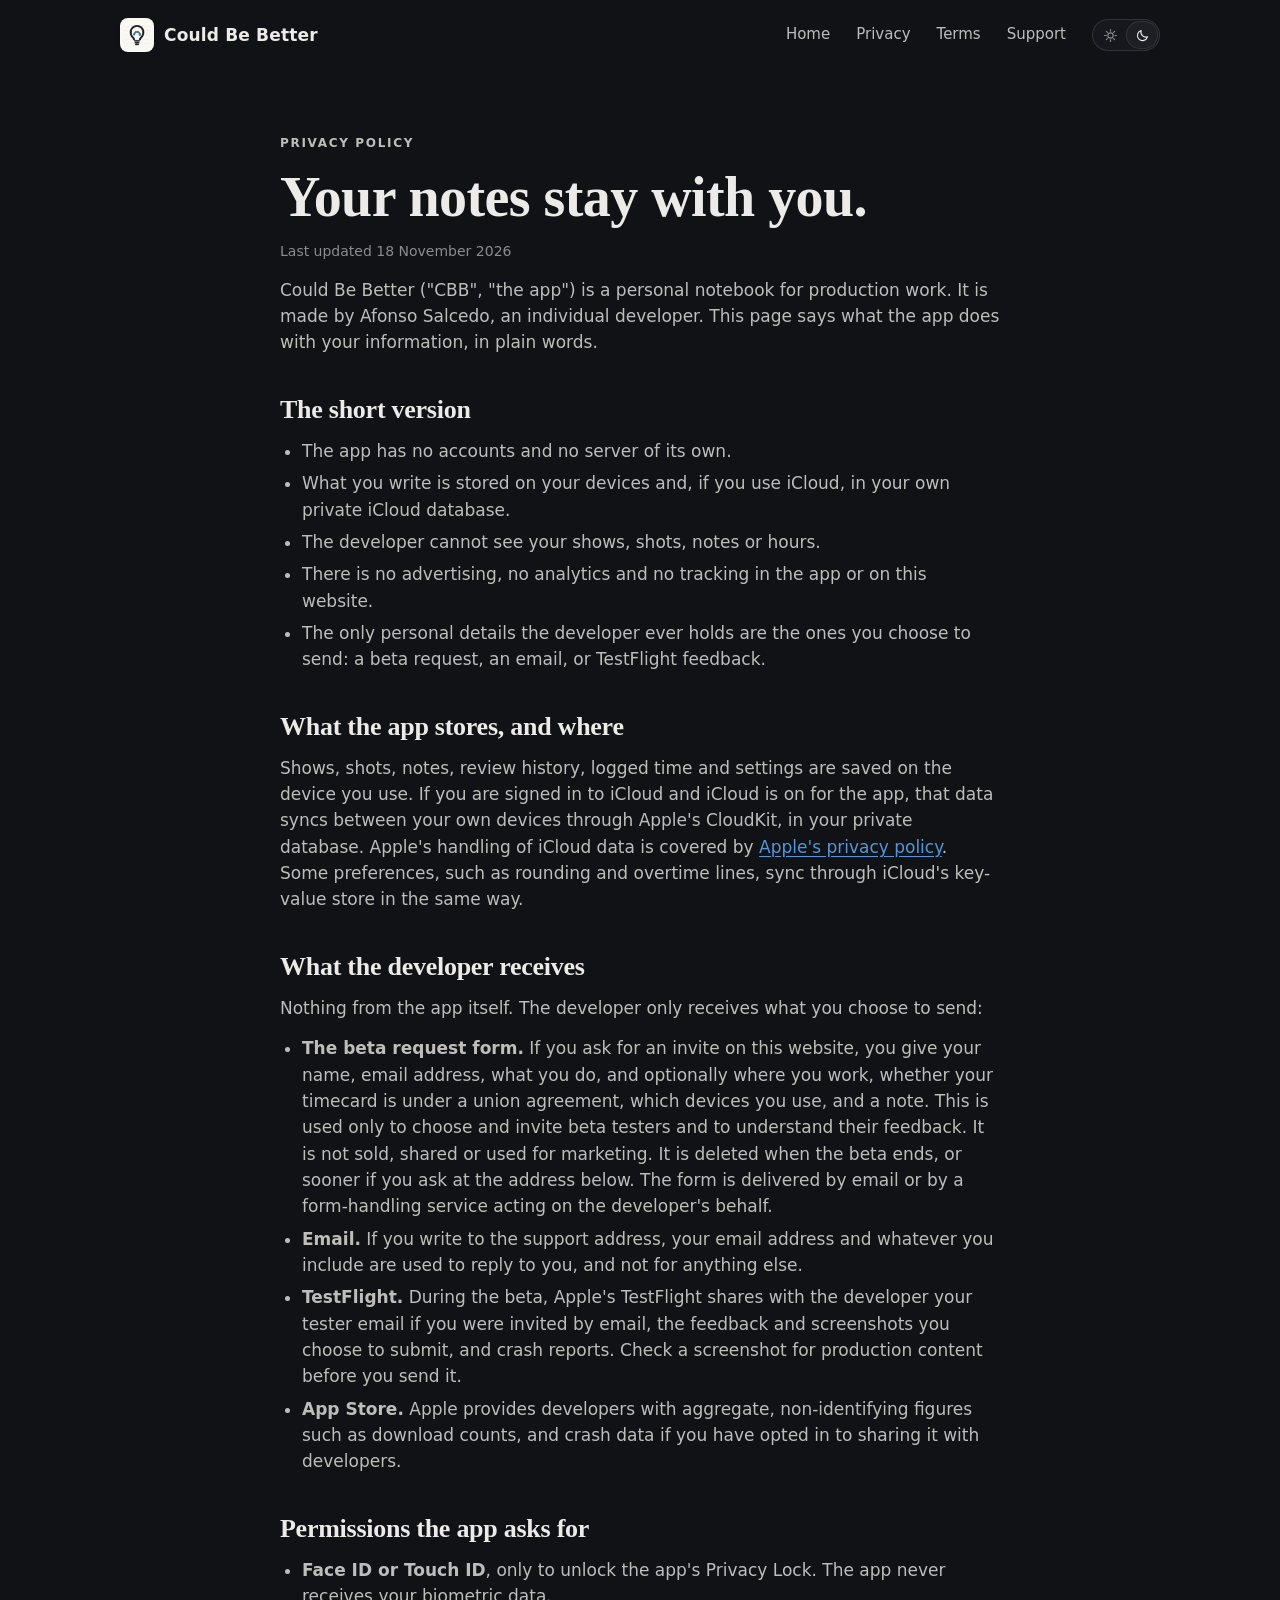
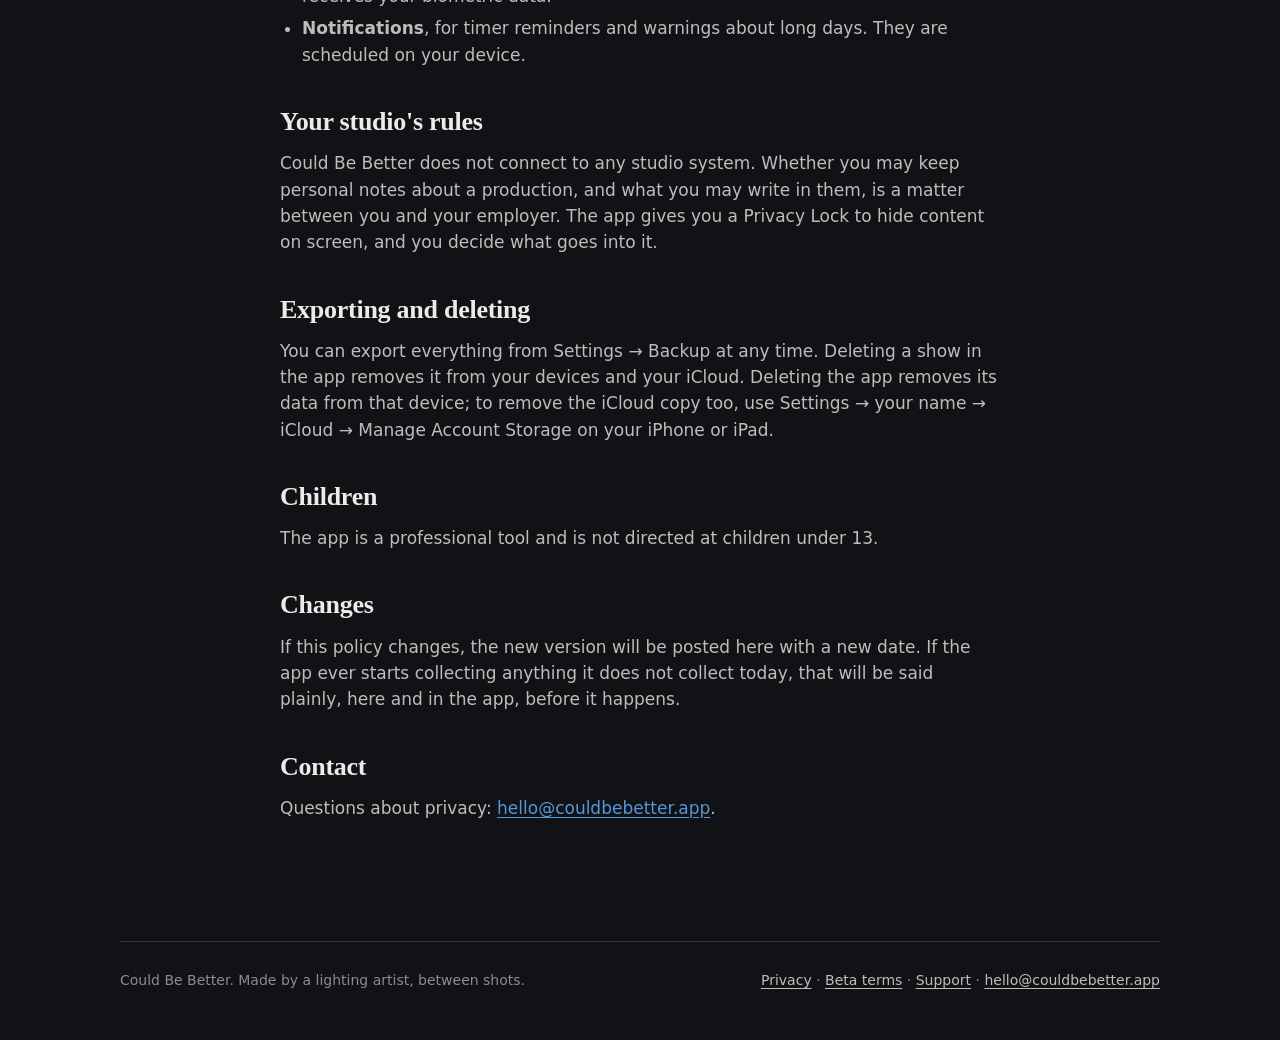
==== commit e9a8fd31: "Dark by default, larger Duo layout, redrawn Watch, Join links go to the beta section" ====
--- a/privacy.html
+++ b/privacy.html
@@ -1,5 +1,5 @@
 <!doctype html>
-<html lang="en">
+<html lang="en" data-theme="dark">
 <head>
 <meta charset="utf-8">
 <meta name="viewport" content="width=device-width, initial-scale=1">
@@ -7,8 +7,8 @@
 <meta name="description" content="What Could Be Better does with your data: it stays on your devices and in your own iCloud.">
 <link rel="icon" href="assets/icon.png">
 <link rel="apple-touch-icon" href="assets/apple-touch-icon.png">
-<script src="theme.js?v=202611181330"></script>
-<link rel="stylesheet" href="styles.css?v=202611181330">
+<script src="theme.js?v=202611181336"></script>
+<link rel="stylesheet" href="styles.css?v=202611181336">
 </head>
 <body>
 <div class="wrap">
--- a/styles.css
+++ b/styles.css
@@ -100,6 +100,7 @@
 .top nav { display: flex; gap: clamp(12px, 3vw, 26px); align-items: center; font-size: 15px; }
 .top nav a { color: var(--ink-mid); text-decoration: none; }
 .top nav a:hover { color: var(--ink); }
+.top nav a.button, .top nav a.button:hover { color: var(--accent-ink); }
 .theme-switch { display: inline-flex; padding: 3px; gap: 2px; border-radius: 999px; background: var(--paper-inset); box-shadow: inset 0 0 0 1px var(--rule); }
 .theme-switch button { display: grid; place-items: center; width: 30px; height: 26px; padding: 0; border: 0; border-radius: 999px; background: none; color: var(--ink-mute); cursor: pointer; }
 .theme-switch button:hover { color: var(--ink); }
@@ -236,6 +237,10 @@
 .panel-device { margin-top: 28px; display: grid; gap: clamp(24px, 4vw, 48px); align-items: center; }
 .panel-device[hidden] { display: none; }
 @media (min-width: 900px) { .panel-device { grid-template-columns: 1.55fr 1fr; } }
+/* A panel whose screenshots take the full width, with the words in a row beneath. */
+.panel-device.wide { grid-template-columns: 1fr; gap: clamp(22px, 3vw, 36px); }
+.panel-device.wide .shots { align-items: center; }
+@media (min-width: 900px) { .panel-device.wide .says { display: grid; grid-template-columns: 1.25fr 1fr; column-gap: clamp(28px, 5vw, 64px); align-items: start; } .panel-device.wide .says h3 { grid-column: 1; } .panel-device.wide .says p { grid-column: 1; } .panel-device.wide .says ul { grid-column: 2; grid-row: 1 / span 2; margin-top: 4px; } }
 .panel-device .says p { margin-top: 12px; color: var(--ink-mid); }
 .panel-device ul, .feature ul { margin: 16px 0 0; padding: 0; list-style: none; display: grid; gap: 8px; color: var(--ink-mid); }
 .panel-device li { padding-left: 22px; position: relative; }
@@ -251,9 +256,14 @@
 
 /* The drawn Apple Watch */
 .watch-wrap { flex-direction: column; align-items: center; }
-.watch { position: relative; width: min(230px, 62vw); aspect-ratio: 0.84; background: var(--bezel-fill); border-radius: 26%/22%; padding: 5%; box-shadow: var(--shadow), 0 0 0 1px oklch(0.4 0.01 260 / 0.4); }
-.watch .crown { position: absolute; right: -4.5%; top: 26%; width: 5%; height: 16%; border-radius: 3px; background: #2a2c31; }
-.watch .face { height: 100%; border-radius: 22%/19%; background: #000; color: #f4f1ea; padding: 11% 9% 8%; display: flex; flex-direction: column; font-size: clamp(11px, 3.3vw, 13px); }
+.watch { position: relative; isolation: isolate; width: min(224px, 56vw); aspect-ratio: 0.86; margin: 13% 0; background: linear-gradient(150deg, #4a4c53, #1d1e22 55%, #2b2d32); border-radius: 25% / 21.5%; padding: 3.6%; box-shadow: var(--shadow), inset 0 0 0 1px oklch(1 0 0 / 0.14); }
+/* Band, above and below the case, fading out. */
+.watch::before, .watch::after { content: ""; position: absolute; z-index: -1; left: 13%; right: 13%; height: 34%; background: linear-gradient(90deg, #17181b, #2a2c31 22%, #2a2c31 78%, #17181b); }
+.watch::before { bottom: 93%; border-radius: 16% 16% 0 0 / 30% 30% 0 0; -webkit-mask-image: linear-gradient(to top, #000 30%, transparent); mask-image: linear-gradient(to top, #000 30%, transparent); }
+.watch::after { top: 93%; border-radius: 0 0 16% 16% / 0 0 30% 30%; -webkit-mask-image: linear-gradient(to bottom, #000 30%, transparent); mask-image: linear-gradient(to bottom, #000 30%, transparent); }
+.watch .crown { position: absolute; z-index: -1; right: -5%; top: 22%; width: 7%; height: 17%; border-radius: 28% / 16%; background: linear-gradient(#55585f, #25272b); }
+.watch .side { position: absolute; z-index: -1; right: -2.2%; top: 50%; width: 4%; height: 22%; border-radius: 40% / 10%; background: #2c2e33; }
+.watch .face { height: 100%; border-radius: 23.5% / 20%; background: #000; color: #f4f1ea; padding: 12% 10% 9%; display: flex; flex-direction: column; font-size: clamp(10px, 3vw, 12.5px); }
 .w-top { display: flex; justify-content: space-between; font-size: 0.82em; letter-spacing: 0.06em; text-transform: uppercase; color: #9a9ca3; }
 .w-top i { display: inline-block; width: 6px; height: 6px; border-radius: 50%; background: #55b07a; margin-right: 3px; }
 .w-code { margin-top: 7%; font-family: var(--serif); font-size: 1.25em; }
@@ -365,3 +375,5 @@
 #invite .fine { font-size: 13px; color: var(--ink-mute); }
 
 #invite [hidden] { display: none; }
+
+#beta, #devices, #features, #privacy, #faq { scroll-margin-top: 24px; }
